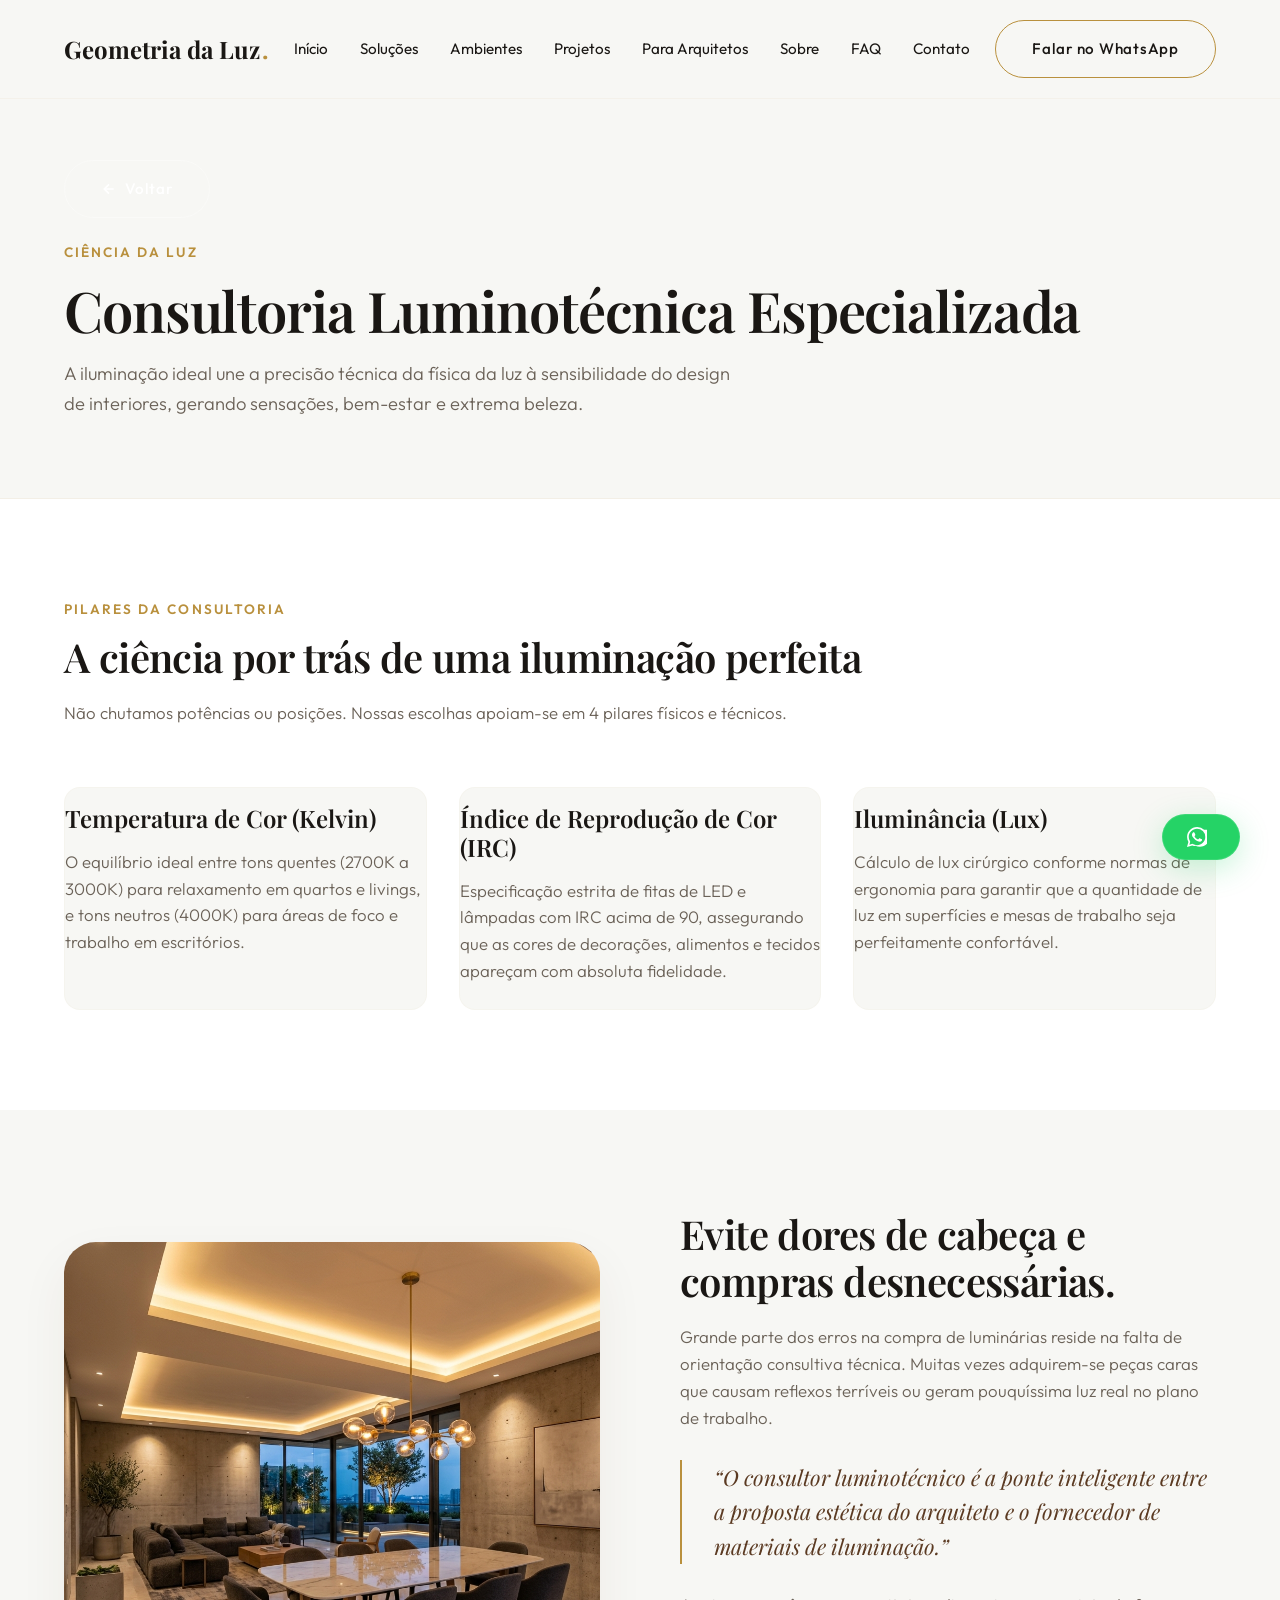
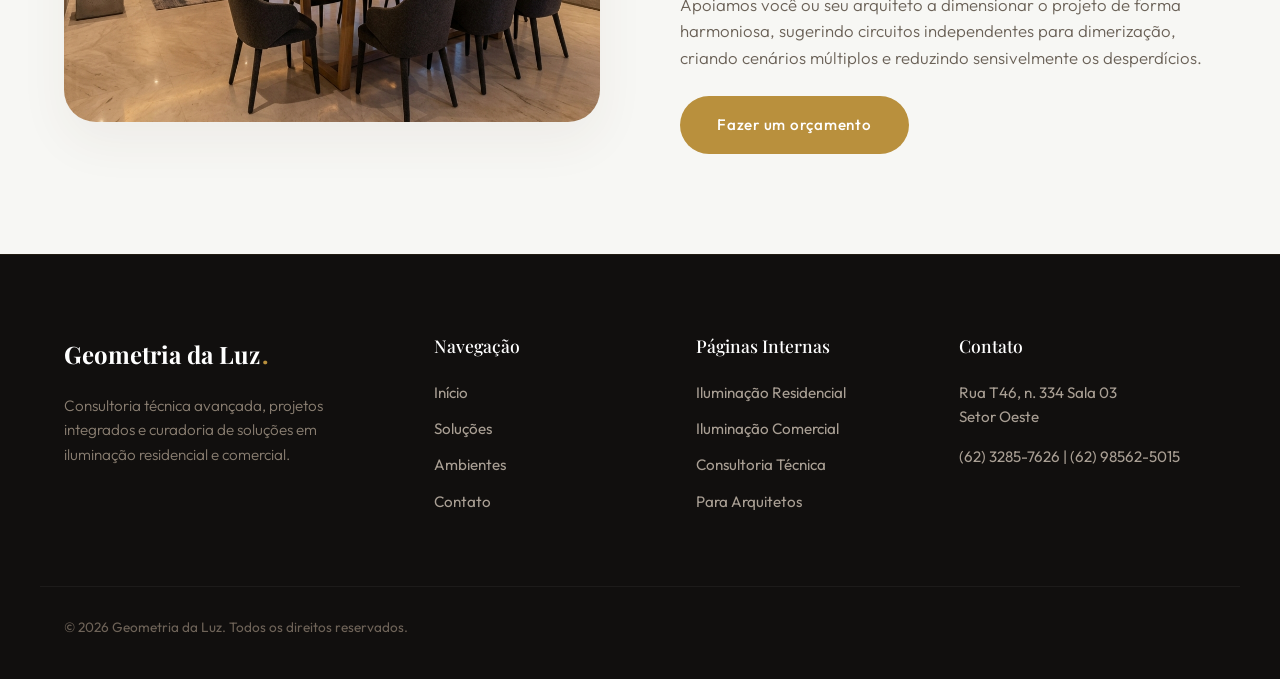
==== consultoria-luminotecnica.html @ baa1aec1 "Primeira versao do site" ====
﻿<!DOCTYPE html>
<html lang="pt-BR">
<head>
  <meta charset="UTF-8">
  <meta name="viewport" content="width=device-width, initial-scale=1.0">
  <title>Consultoria Luminotécnica para Projetos de Iluminação | Geometria da Luz</title>
  <meta name="description" content="Entenda os pilares da consultoria luminotécnica: escolha de temperatura de cor ideal (Kelvin), IRC, iluminância (Lux) e prevenção de ofuscamento visual.">
  <link rel="stylesheet" href="css/style.css?v=3.2">
  <link rel="icon" type="image/png" href="data:image/svg+xml,<svg xmlns=%22http://www.w3.org/2000/svg%22 viewBox=%220 0 100 100%22><text y=%22.9em%22 font-size=%2290%22 fill=%22%23B9903D%22>💡</text></svg>">
</head>
<body>

  <!-- Header -->
  <header>
    <div class="container">
      <a href="index.html" class="logo">
        Geometria da Luz<span class="logo-dot">.</span>
      </a>
      <nav aria-label="Navegação Principal">
        <ul class="nav-menu">
          <li><a href="index.html" class="nav-link">Início</a></li>
          <li><a href="index.html#solucoes" class="nav-link">Soluções</a></li>
          <li><a href="index.html#ambientes" class="nav-link">Ambientes</a></li>
          <li><a href="index.html#galeria" class="nav-link">Projetos</a></li>
          <li><a href="index.html#arquitetos" class="nav-link">Para Arquitetos</a></li>
          <li><a href="index.html#sobre" class="nav-link">Sobre</a></li>
          <li><a href="index.html#faq" class="nav-link">FAQ</a></li>
          <li><a href="contato.html" class="nav-link">Contato</a></li>
        </ul>
      </nav>
      <div class="header-actions">
        <a href="index.html#cta-final" class="btn btn-secondary btn-sm" id="headerCtaBtn">
          Falar no WhatsApp
        </a>
      </div>
    </div>
  </header>

  <main>
    <!-- Page Hero -->
    <section class="page-hero">
      <div class="container fade-in-up">
        <a href="index.html#solucoes" class="btn btn-outline btn-sm" style="margin-bottom: 24px; display: inline-flex; align-items: center; gap: 8px; border-color: rgba(255, 255, 255, 0.3); color: #fff;">
          <svg width="16" height="16" viewBox="0 0 24 24" fill="none" stroke="currentColor" stroke-width="2.5" style="transform: rotate(180deg);"><line x1="5" y1="12" x2="19" y2="12"></line><polyline points="12 5 19 12 12 19"></polyline></svg>
          Voltar
        </a>
        <br>
        <span class="section-subtitle">Ciência da Luz</span>
        <h1>Consultoria Luminotécnica Especializada</h1>
        <p>A iluminação ideal une a precisão técnica da física da luz à sensibilidade do design de interiores, gerando sensações, bem-estar e extrema beleza.</p>
      </div>
    </section>

    <!-- Technical Pillars Deep Dive -->
    <section class="solutions">
      <div class="container">
        <div class="section-header text-center fade-in-up">
          <span class="section-subtitle">Pilares da Consultoria</span>
          <h2>A ciência por trás de uma iluminação perfeita</h2>
          <p>Não chutamos potências ou posições. Nossas escolhas apoiam-se em 4 pilares físicos e técnicos.</p>
        </div>

        <div class="solutions-grid">
          <div class="solution-card fade-in-up">
            <h3>Temperatura de Cor (Kelvin)</h3>
            <p>O equilíbrio ideal entre tons quentes (2700K a 3000K) para relaxamento em quartos e livings, e tons neutros (4000K) para áreas de foco e trabalho em escritórios.</p>
          </div>
          <div class="solution-card fade-in-up">
            <h3>Índice de Reprodução de Cor (IRC)</h3>
            <p>Especificação estrita de fitas de LED e lâmpadas com IRC acima de 90, assegurando que as cores de decorações, alimentos e tecidos apareçam com absoluta fidelidade.</p>
          </div>
          <div class="solution-card fade-in-up">
            <h3>Iluminância (Lux)</h3>
            <p>Cálculo de lux cirúrgico conforme normas de ergonomia para garantir que a quantidade de luz em superfícies e mesas de trabalho seja perfeitamente confortável.</p>
          </div>
        </div>
      </div>
    </section>

    <!-- Detailed Content -->
    <section class="focus-section">
      <div class="container focus-grid">
        <div class="focus-image-wrapper fade-in-up">
          <img src="images/hero-bg.png" alt="Ambiente com iluminação técnica em spots e sancas discretas" class="focus-image">
        </div>
        <div class="focus-content fade-in-up">
          <h2>Evite dores de cabeça e compras desnecessárias.</h2>
          <p>
            Grande parte dos erros na compra de luminárias reside na falta de orientação consultiva técnica. Muitas vezes adquirem-se peças caras que causam reflexos terríveis ou geram pouquíssima luz real no plano de trabalho.
          </p>
          <div class="quote-box">
            <p>“O consultor luminotécnico é a ponte inteligente entre a proposta estética do arquiteto e o fornecedor de materiais de iluminação.”</p>
          </div>
          <p style="margin-bottom: 24px;">
            Apoiamos você ou seu arquiteto a dimensionar o projeto de forma harmoniosa, sugerindo circuitos independentes para dimerização, criando cenários múltiplos e reduzindo sensivelmente os desperdícios.
          </p>
          <a href="index.html#cta-final" class="btn btn-primary">Fazer um orçamento</a>
        </div>
      </div>
    </section>
  </main>

  <!-- Footer -->
  <footer>
    <div class="container footer-grid">
      <div class="footer-col footer-about">
        <a href="index.html" class="logo" style="color: var(--bg-white); margin-bottom: 20px;">
          Geometria da Luz<span class="logo-dot">.</span>
        </a>
        <p>Consultoria técnica avançada, projetos integrados e curadoria de soluções em iluminação residencial e comercial.</p>
      </div>

      <div class="footer-col">
        <h4>Navegação</h4>
        <ul class="footer-links">
          <li><a href="index.html">Início</a></li>
          <li><a href="index.html#solucoes">Soluções</a></li>
          <li><a href="index.html#ambientes">Ambientes</a></li>
          <li><a href="contato.html">Contato</a></li>
        </ul>
      </div>

      <div class="footer-col">
        <h4>Páginas Internas</h4>
        <ul class="footer-links">
          <li><a href="iluminacao-residencial.html">Iluminação Residencial</a></li>
          <li><a href="iluminacao-comercial.html">Iluminação Comercial</a></li>
          <li><a href="consultoria-luminotecnica.html">Consultoria Técnica</a></li>
          <li><a href="para-arquitetos.html">Para Arquitetos</a></li>
        </ul>
      </div>

      <div class="footer-col">
        <h4>Contato</h4>
        <ul class="footer-contact">
          <li><span>Rua T46, n. 334 Sala 03<br>Setor Oeste</span></li>
          <li><span><a href="tel:+556232857626" style="color: inherit; text-decoration: none;">(62) 3285-7626</a> | <a href="https://wa.me/5562985625015" target="_blank" rel="noopener" style="color: inherit; text-decoration: none;">(62) 98562-5015</a></span></li>
        </ul>
      </div>
    </div>
    <div class="container footer-bottom">
      <div class="copyright">&copy; 2026 Geometria da Luz. Todos os direitos reservados.</div>
    </div>
  </footer>

  <!-- Botão Flutuante -->
  <a href="https://wa.me/5562985625015?text=Olá! Vim pelo site e gostaria de saber mais sobre consultoria luminotécnica." class="whatsapp-float" target="_blank" rel="noopener">
    <svg width="20" height="20" viewBox="0 0 24 24" fill="none" stroke="currentColor" stroke-width="2" style="fill: white; stroke: none;"><path d="M20.52 3.449A11.895 11.895 0 0 0 12.002 0c-6.568 0-11.91 5.34-11.913 11.912 0 2.1.549 4.148 1.59 5.952L0 24l6.335-1.662c1.743.95 3.7.1 3.7.1a11.87 11.87 0 0 0 5.4 1.307h.005c6.567 0 11.91-5.34 11.913-11.912a11.862 11.862 0 0 0-3.486-8.43zM12.002 21.84a9.882 9.882 0 0 1-5.045-1.39l-.362-.215-3.753.985.999-3.66-.235-.375a9.882 9.882 0 0 1-1.517-5.273c.003-5.46 4.444-9.9 9.911-9.9 2.651.002 5.143 1.033 7.014 2.905a9.855 9.855 0 0 1 2.903 7.016c-.003 5.462-4.445 9.903-9.915 9.903zm5.432-7.416c-.297-.149-1.758-.867-2.03-.967-.273-.099-.471-.148-.669.149-.197.297-.767.966-.94 1.164-.173.199-.347.223-.644.075-.297-.15-1.255-.463-2.39-1.475-.883-.788-1.48-1.761-1.653-2.059-.173-.297-.018-.458.13-.606.134-.133.298-.347.446-.521.149-.174.198-.298.298-.497.099-.198.05-.372-.025-.521-.075-.149-.669-1.612-.916-2.207-.24-.579-.48-.5-.669-.51-.173-.008-.371-.01-.57-.01-.197 0-.52.074-.792.372-.272.297-1.04 1.016-1.04 2.479 0 1.462 1.065 2.875 1.213 3.074.149.198 2.096 3.2 5.077 4.487.709.306 1.262.489 1.694.625.712.227 1.36.195 1.871.118.571-.085 1.758-.719 2.006-1.413.248-.694.248-1.289.173-1.413-.074-.124-.272-.198-.57-.347z"/></svg>
  </a>

  <script src="js/main.js?v=3.2"></script>
</body>
</html>
---- css/style.css ----
﻿@import url('https://fonts.googleapis.com/css2?family=Outfit:wght@300;400;500;600;700&family=Playfair+Display:ital,wght@0,400;0,600;0,700;1,400&display=swap');

:root {
  /* Colors */
  --bg-primary: #F7F7F4;
  --bg-white: #FFFFFF;
  --text-primary: #1A1714;
  --text-secondary: #6B6258;
  --accent-gold: #B9903D;
  --accent-brown: #5B3A22;
  --soft-gold: #C99D5F;
  
  /* Fonts */
  --font-serif: 'Playfair Display', serif;
  --font-sans: 'Outfit', sans-serif;
  
  /* Animation / Transitions */
  --transition-smooth: all 0.4s cubic-bezier(0.16, 1, 0.3, 1);
  --transition-fast: all 0.2s ease;
  
  /* Elevation & Shadows */
  --shadow-subtle: 0 4px 20px rgba(26, 23, 20, 0.02);
  --shadow-premium: 0 20px 50px rgba(91, 58, 34, 0.06);
  --shadow-glass: 0 8px 32px 0 rgba(91, 58, 34, 0.03);
  
  /* Border Radius */
  --radius-sm: 8px;
  --radius-md: 16px;
  --radius-lg: 32px;
  --radius-full: 9999px;
  
  /* Spacing */
  --container-width: 1200px;
}

/* Reset */
*, *::before, *::after {
  box-sizing: border-box;
  margin: 0;
  padding: 0;
}

html {
  scroll-behavior: smooth;
  font-size: 16px;
  -webkit-font-smoothing: antialiased;
}

body {
  font-family: var(--font-sans);
  background-color: var(--bg-primary);
  color: var(--text-primary);
  line-height: 1.6;
  overflow-x: hidden;
}

/* Scrollbar */
::-webkit-scrollbar {
  width: 8px;
}
::-webkit-scrollbar-track {
  background: var(--bg-primary);
}
::-webkit-scrollbar-thumb {
  background: var(--accent-gold);
  border-radius: var(--radius-full);
}
::-webkit-scrollbar-thumb:hover {
  background: var(--accent-brown);
}

/* Structure & Containers */
.container {
  width: 100%;
  max-width: var(--container-width);
  margin: 0 auto;
  padding: 0 24px;
}

section {
  padding: 100px 0;
  position: relative;
}

@media (max-width: 768px) {
  section {
    padding: 60px 0;
  }
}

/* Typography */
h1, h2, h3, h4, h5, h6 {
  font-family: var(--font-serif);
  color: var(--text-primary);
  font-weight: 600;
  line-height: 1.2;
}

h1 {
  font-size: 3.5rem;
  letter-spacing: -0.02em;
}

h2 {
  font-size: 2.5rem !important;
  letter-spacing: -0.015em !important;
  margin-bottom: 20px !important;
  position: relative !important;
  line-height: 1.18 !important;
}

h3 {
  font-size: 1.5rem;
  margin-bottom: 12px;
}

p {
  color: var(--text-secondary);
  font-size: 1.05rem;
  font-weight: 300;
}

.text-center { text-align: center; }
.section-subtitle {
  font-family: var(--font-sans) !important;
  font-size: 0.85rem !important;
  text-transform: uppercase !important;
  letter-spacing: 0.15em !important;
  color: var(--accent-gold) !important;
  font-weight: 600 !important;
  margin-bottom: 12px !important;
  display: block !important;
}

@media (max-width: 992px) {
  h1 { font-size: 2.8rem; }
  h2 { font-size: 2.1rem !important; }
}

@media (max-width: 576px) {
  h1 { font-size: 2.2rem; }
  h2 { font-size: 1.85rem !important; line-height: 1.15 !important; }
}

/* Buttons */
.btn {
  display: inline-flex;
  align-items: center;
  justify-content: center;
  padding: 16px 36px;
  font-family: var(--font-sans);
  font-size: 0.95rem;
  font-weight: 500;
  letter-spacing: 0.05em;
  text-decoration: none;
  border-radius: var(--radius-full);
  transition: var(--transition-smooth);
  cursor: pointer;
  border: 1px solid transparent;
}

.btn-primary {
  background-color: var(--accent-gold);
  color: var(--bg-white);
}

.btn-primary:hover {
  background-color: var(--accent-brown);
  transform: translateY(-2px);
  box-shadow: 0 10px 20px rgba(91, 58, 34, 0.15);
}

.btn-secondary {
  background-color: transparent;
  color: var(--text-primary);
  border-color: var(--accent-gold);
}

.btn-secondary:hover {
  background-color: var(--accent-gold);
  color: var(--bg-white);
  transform: translateY(-2px);
}

.btn-outline {
  background-color: transparent;
  color: var(--accent-gold);
  border-color: var(--accent-gold);
}

.btn-outline:hover {
  background-color: rgba(185, 144, 61, 0.05);
  transform: translateY(-2px);
}

.btn-icon {
  margin-left: 8px;
  transition: var(--transition-fast);
}

.btn:hover .btn-icon {
  transform: translateX(4px);
}

/* Header & Navigation */
header {
  position: fixed;
  top: 0;
  left: 0;
  width: 100%;
  z-index: 1000;
  background-color: rgba(247, 247, 244, 0.95);
  transition: var(--transition-smooth);
  border-bottom: 1px solid rgba(185, 144, 61, 0.05);
}

header.scrolled {
  background-color: rgba(255, 255, 255, 0.85);
  backdrop-filter: blur(20px);
  -webkit-backdrop-filter: blur(20px);
  box-shadow: var(--shadow-glass);
  border-bottom: 1px solid rgba(185, 144, 61, 0.15);
  padding: 12px 0;
}

header .container {
  display: flex;
  justify-content: space-between;
  align-items: center;
  padding: 20px 24px;
  transition: var(--transition-smooth);
}

header.scrolled .container {
  padding: 8px 24px;
}

.logo {
  display: flex;
  align-items: center;
  text-decoration: none;
  font-family: var(--font-serif);
  font-size: 1.5rem;
  font-weight: 700;
  color: var(--text-primary);
}

.logo-dot {
  color: var(--accent-gold);
  margin-left: 2px;
}

.nav-menu {
  display: flex;
  list-style: none;
  gap: 32px;
  align-items: center;
}

.nav-link {
  text-decoration: none;
  color: var(--text-primary);
  font-size: 0.95rem;
  font-weight: 400;
  position: relative;
  padding: 4px 0;
  transition: var(--transition-fast);
}

.nav-link::after {
  content: '';
  position: absolute;
  bottom: 0;
  left: 0;
  width: 0;
  height: 1px;
  background-color: var(--accent-gold);
  transition: var(--transition-smooth);
}

.nav-link:hover::after,
.nav-link.active::after {
  width: 100%;
}

.nav-link:hover {
  color: var(--accent-gold);
}

.header-actions {
  display: flex;
  align-items: center;
  gap: 16px;
}

/* Hamburger Menu */
.hamburger {
  display: none;
  background: none;
  border: none;
  cursor: pointer;
  z-index: 1100;
  padding: 4px;
}

.hamburger span {
  display: block;
  width: 25px;
  height: 2px;
  margin: 5px 0;
  background-color: var(--text-primary);
  transition: var(--transition-smooth);
}

@media (max-width: 992px) {
  .hamburger {
    display: block;
  }
  
  .nav-menu {
    position: fixed;
    top: 0;
    right: -100%;
    width: 320px;
    height: 100vh;
    background-color: var(--bg-white);
    flex-direction: column;
    justify-content: center;
    align-items: flex-start;
    padding: 60px 40px;
    gap: 24px;
    box-shadow: -10px 0 30px rgba(26, 23, 20, 0.05);
    transition: var(--transition-smooth);
    z-index: 1050;
  }
  
  .nav-menu.active {
    right: 0;
  }
  
  .hamburger.active span:nth-child(1) {
    transform: rotate(45deg) translate(5px, 5px);
  }
  
  .hamburger.active span:nth-child(2) {
    opacity: 0;
  }
  
  .hamburger.active span:nth-child(3) {
    transform: rotate(-45deg) translate(5px, -5px);
  }

  .header-actions .btn {
    display: none; /* Hide top button on smaller screens, rely on mobile menu or floating button */
  }
}

/* Hero Section */
.hero {
  min-height: 100vh;
  display: flex;
  align-items: center;
  padding-top: 120px;
  background-color: var(--bg-primary);
  position: relative;
}

.hero::after {
  content: '';
  position: absolute;
  top: 0;
  right: 0;
  bottom: 0;
  left: 0;
  background: radial-gradient(circle at 70% 30%, rgba(201, 157, 95, 0.03) 0%, transparent 60%);
  pointer-events: none;
}

.hero-grid {
  display: grid;
  grid-template-columns: 1fr 1fr;
  gap: 60px;
  align-items: center;
}

.hero-content {
  z-index: 2;
}

.hero h1 {
  line-height: 1.15;
  margin-bottom: 24px;
}

.hero .lead {
  font-size: 1.25rem;
  font-weight: 300;
  line-height: 1.5;
  margin-bottom: 16px;
  color: var(--text-primary);
}

.hero .description {
  font-size: 1.05rem;
  margin-bottom: 24px;
  color: var(--text-secondary);
}

.hero-btns {
  display: flex;
  gap: 16px;
  margin-bottom: 40px;
  flex-wrap: wrap;
}

.hero-badges {
  display: flex;
  gap: 24px;
  flex-wrap: wrap;
  border-top: 1px solid rgba(185, 144, 61, 0.15);
  padding-top: 24px;
}

.hero-badge {
  display: flex;
  align-items: center;
  font-size: 0.85rem;
  font-weight: 500;
  color: var(--text-secondary);
}

.hero-badge svg {
  margin-right: 8px;
  color: var(--accent-gold);
}

.hero-image-wrapper {
  position: relative;
  height: 580px;
  border-radius: var(--radius-lg);
  overflow: hidden;
  box-shadow: var(--shadow-premium);
}

.hero-image {
  width: 100%;
  height: 100%;
  object-fit: cover;
  transition: var(--transition-smooth);
}

.hero-image-wrapper:hover .hero-image {
  transform: scale(1.03);
}

.hero-image-overlay {
  position: absolute;
  top: 0;
  left: 0;
  width: 100%;
  height: 100%;
  background: linear-gradient(to top, rgba(26, 23, 20, 0.25) 0%, transparent 50%);
  pointer-events: none;
}

@media (max-width: 992px) {
  .hero {
    padding-top: 100px;
    min-height: auto;
    padding-bottom: 80px;
  }
  
  .hero-grid {
    grid-template-columns: 1fr;
    gap: 48px;
  }
  
  .hero-image-wrapper {
    height: 400px;
  }
}

/* Pain Points / Problem Section */
.pain-points {
  background-color: var(--bg-white);
}

.section-header {
  max-width: 800px !important;
  margin: 0 0 60px 0 !important;
  text-align: left !important;
}

.pain-grid {
  display: grid;
  grid-template-columns: repeat(auto-fit, minmax(260px, 1fr));
  gap: 32px;
}

.pain-card {
  background-color: var(--bg-primary);
  padding: 40px;
  border-radius: var(--radius-md);
  transition: var(--transition-smooth);
  border: 1px solid rgba(185, 144, 61, 0.04);
}

.pain-card:hover {
  transform: translateY(-5px);
  background-color: var(--bg-white);
  box-shadow: var(--shadow-premium);
  border-color: rgba(185, 144, 61, 0.15);
}

.pain-icon-box {
  width: 48px;
  height: 48px;
  background-color: rgba(185, 144, 61, 0.08);
  border-radius: 50%;
  display: flex;
  align-items: center;
  justify-content: center;
  color: var(--accent-gold);
  margin-bottom: 24px;
  transition: var(--transition-fast);
}

.pain-card:hover .pain-icon-box {
  background-color: var(--accent-gold);
  color: var(--bg-white);
}

/* Posicionamento / Focus Section */
.focus-section {
  background-color: var(--bg-primary);
}

.focus-grid {
  display: grid;
  grid-template-columns: 1fr 1fr;
  gap: 80px;
  align-items: center;
}

.focus-image-wrapper {
  border-radius: var(--radius-lg);
  overflow: hidden;
  box-shadow: var(--shadow-premium);
  height: 480px;
}

.focus-image {
  width: 100%;
  height: 100%;
  object-fit: cover;
}

.quote-box {
  position: relative;
  padding-left: 32px;
  border-left: 2px solid var(--accent-gold);
  margin: 28px 0;
}

.quote-box p {
  font-family: var(--font-serif);
  font-size: 1.35rem;
  color: var(--accent-brown);
  font-style: italic;
}

@media (max-width: 992px) {
  .focus-grid {
    grid-template-columns: 1fr;
    gap: 40px;
  }
  .focus-image-wrapper {
    height: 320px;
    order: 2;
  }
}

/* Solutions Section */
.solutions {
  background-color: var(--bg-white);
}

.solutions-grid {
  display: grid;
  grid-template-columns: repeat(auto-fit, minmax(320px, 1fr));
  gap: 32px;
}

.solution-card {
  background-color: var(--bg-primary);
  padding: 0;
  overflow: hidden;
  border-radius: var(--radius-md);
  transition: var(--transition-smooth);
  display: flex;
  flex-direction: column;
  height: 100%;
  border: 1px solid rgba(185, 144, 61, 0.03);
}

.solution-card:hover {
  transform: translateY(-8px);
  background-color: var(--bg-white);
  box-shadow: var(--shadow-premium);
  border-color: rgba(185, 144, 61, 0.15);
}

.solution-card h3 {
  margin-top: 16px;
  margin-bottom: 16px;
}

.solution-card p {
  flex-grow: 1;
  margin-bottom: 24px;
}

.solution-link {
  font-size: 0.9rem;
  font-weight: 600;
  text-transform: uppercase;
  letter-spacing: 0.1em;
  color: var(--accent-gold);
  text-decoration: none;
  display: inline-flex;
  align-items: center;
  transition: var(--transition-fast);
}

.solution-link svg {
  margin-left: 8px;
  transition: var(--transition-fast);
}

.solution-card:hover .solution-link {
  color: var(--accent-brown);
}

.solution-card:hover .solution-link svg {
  transform: translateX(4px);
}

/* Target Audience / "Para Quem É" Section */
.target-audience {
  background-color: var(--bg-primary);
}

.audience-grid {
  display: grid;
  grid-template-columns: 1fr 1.2fr;
  gap: 60px;
  align-items: center;
}

.checklist {
  list-style: none;
  display: grid;
  grid-template-columns: 1fr 1fr;
  gap: 20px 32px;
}

.checklist-item {
  display: flex;
  align-items: flex-start;
  font-size: 1.05rem;
  color: var(--text-primary);
  font-weight: 400;
}

.checklist-icon {
  color: var(--accent-gold);
  margin-right: 12px;
  flex-shrink: 0;
  margin-top: 4px;
}

@media (max-width: 768px) {
  .audience-grid {
    grid-template-columns: 1fr;
    gap: 40px;
  }
  .checklist {
    grid-template-columns: 1fr;
    gap: 16px;
  }
}

/* Benefits Section */
.benefits {
  background-color: var(--bg-white);
}

.benefits-grid {
  display: grid;
  grid-template-columns: repeat(auto-fit, minmax(320px, 1fr));
  gap: 32px;
}

.benefit-card {
  padding: 32px 0;
  border-bottom: 1px solid rgba(185, 144, 61, 0.15);
  display: flex;
  gap: 24px;
}

.benefit-num {
  font-family: var(--font-serif);
  font-size: 2rem;
  color: var(--accent-gold);
  opacity: 0.6;
  font-weight: 700;
  line-height: 1;
}

.benefit-content h3 {
  font-size: 1.35rem;
  margin-bottom: 8px;
}

/* Environments / Ambientes Section */
.environments {
  background-color: var(--bg-primary);
}

.tab-nav {
  display: flex;
  justify-content: center;
  gap: 24px;
  margin-bottom: 48px;
}

.tab-btn {
  background: none;
  border: none;
  font-family: var(--font-sans);
  font-size: 1.1rem;
  font-weight: 500;
  color: var(--text-secondary);
  padding: 10px 24px;
  cursor: pointer;
  transition: var(--transition-smooth);
  position: relative;
}

.tab-btn::after {
  content: '';
  position: absolute;
  bottom: 0;
  left: 50%;
  width: 0;
  height: 2px;
  background-color: var(--accent-gold);
  transition: var(--transition-smooth);
  transform: translateX(-50%);
}

.tab-btn.active {
  color: var(--text-primary);
}

.tab-btn.active::after {
  width: 100%;
}

.tab-pane {
  display: none;
  animation: fadeIn 0.6s ease;
}

.tab-pane.active {
  display: block;
}

.env-list {
  display: grid;
  grid-template-columns: repeat(auto-fill, minmax(220px, 1fr));
  gap: 20px;
}

.env-item {
  background-color: var(--bg-white);
  padding: 24px;
  border-radius: var(--radius-sm);
  text-align: center;
  font-weight: 500;
  box-shadow: var(--shadow-subtle);
  border: 1px solid rgba(185, 144, 61, 0.02);
  transition: var(--transition-smooth);
  cursor: pointer;
}

.env-item:hover {
  transform: translateY(-3px);
  box-shadow: var(--shadow-premium);
  border-color: rgba(185, 144, 61, 0.1);
  color: var(--accent-gold);
}

/* Process Section */
.process {
  background-color: var(--bg-white);
}

.process-steps {
  display: grid;
  grid-template-columns: repeat(auto-fit, minmax(240px, 1fr));
  gap: 40px;
  position: relative;
}

.process-step {
  position: relative;
  text-align: center;
  padding: 0 16px;
}

.step-num-box {
  width: 72px;
  height: 72px;
  background-color: var(--bg-primary);
  border-radius: 50%;
  display: flex;
  align-items: center;
  justify-content: center;
  margin: 0 auto 24px auto;
  font-family: var(--font-serif);
  font-size: 1.75rem;
  font-weight: 700;
  color: var(--accent-gold);
  border: 1px solid rgba(185, 144, 61, 0.1);
  transition: var(--transition-smooth);
}

.process-step:hover .step-num-box {
  background-color: var(--accent-gold);
  color: var(--bg-white);
  transform: scale(1.05);
}

.process-step h3 {
  font-size: 1.25rem;
  margin-bottom: 12px;
}

/* Gallery Section */
.gallery {
  background-color: var(--bg-primary);
}

.gallery-grid {
  display: grid;
  grid-template-columns: repeat(auto-fill, minmax(360px, 1fr));
  gap: 32px;
}

.gallery-item {
  position: relative;
  border-radius: var(--radius-md);
  overflow: hidden;
  height: 380px;
  box-shadow: var(--shadow-subtle);
  group: true;
}

.gallery-img {
  width: 100%;
  height: 100%;
  object-fit: cover;
  transition: var(--transition-smooth);
}

.gallery-overlay {
  position: absolute;
  bottom: 0;
  left: 0;
  width: 100%;
  height: 100%;
  background: linear-gradient(to top, rgba(26, 23, 20, 0.85) 0%, rgba(26, 23, 20, 0.1) 60%, transparent 100%);
  display: flex;
  flex-direction: column;
  justify-content: flex-end;
  padding: 32px;
  opacity: 0.9;
  transition: var(--transition-smooth);
}

.gallery-title {
  color: var(--bg-white);
  font-size: 1.35rem;
  margin-bottom: 6px;
  transform: translateY(10px);
  transition: var(--transition-smooth);
}

.gallery-tag {
  color: var(--accent-gold);
  font-size: 0.8rem;
  text-transform: uppercase;
  letter-spacing: 0.1em;
  font-weight: 600;
  transform: translateY(10px);
  transition: var(--transition-smooth);
}

.gallery-item:hover .gallery-img {
  transform: scale(1.05);
}

.gallery-item:hover .gallery-title,
.gallery-item:hover .gallery-tag {
  transform: translateY(0);
}

@media (max-width: 576px) {
  .gallery-grid {
    grid-template-columns: 1fr;
  }
  .gallery-item {
    height: 300px;
  }
}

/* Architects Partnership Section */
.architects-sec {
  background-color: var(--bg-white);
}

.arch-grid {
  display: grid;
  grid-template-columns: 1fr 1fr;
  gap: 80px;
  align-items: center;
}

.arch-image-wrapper {
  border-radius: var(--radius-lg);
  overflow: hidden;
  height: 520px;
  box-shadow: var(--shadow-premium);
}

.arch-image {
  width: 100%;
  height: 100%;
  object-fit: cover;
}

.arch-list {
  list-style: none;
  margin: 32px 0;
  display: flex;
  flex-direction: column;
  gap: 16px;
}

.arch-item {
  display: flex;
  align-items: center;
  font-size: 1.05rem;
}

.arch-item svg {
  color: var(--accent-gold);
  margin-right: 16px;
}

@media (max-width: 992px) {
  .arch-grid {
    grid-template-columns: 1fr;
    gap: 40px;
  }
  .arch-image-wrapper {
    height: 320px;
  }
}

/* About Us Section */
.about-us {
  background-color: var(--bg-primary);
}

.about-content {
  max-width: 800px !important;
  margin: 0 0 !important;
  text-align: left !important;
}

.about-text {
  font-size: 1.05rem;
  font-weight: 300;
  line-height: 1.6;
  color: var(--text-secondary);
  margin-bottom: 24px;
}

/* FAQ / Accordion Section */
.faq {
  background-color: var(--bg-white);
}

.faq-list {
  max-width: 800px;
  margin: 0 auto;
}

.faq-item {
  background-color: var(--bg-primary);
  border-radius: var(--radius-sm);
  margin-bottom: 16px;
  border: 1px solid rgba(185, 144, 61, 0.05);
  overflow: hidden;
  transition: var(--transition-smooth);
}

.faq-trigger {
  width: 100%;
  display: flex;
  justify-content: space-between;
  align-items: center;
  padding: 24px 32px;
  background: none;
  border: none;
  text-align: left;
  font-family: var(--font-sans);
  font-size: 1.15rem;
  font-weight: 500;
  color: var(--text-primary);
  cursor: pointer;
  transition: var(--transition-fast);
}

.faq-trigger:hover {
  color: var(--accent-gold);
}

.faq-icon {
  color: var(--accent-gold);
  transition: var(--transition-smooth);
}

.faq-content {
  max-height: 0;
  overflow: hidden;
  transition: var(--transition-smooth);
}

.faq-content-inner {
  padding: 0 32px 24px 32px;
}

.faq-item.active {
  border-color: rgba(185, 144, 61, 0.2);
  box-shadow: var(--shadow-subtle);
  background-color: var(--bg-white);
}

.faq-item.active .faq-icon {
  transform: rotate(180deg);
}

.faq-item.active .faq-content {
  max-height: 200px; /* Adjust if needed */
}

/* CTA Final Section */
.cta-final {
  background-color: var(--bg-primary);
  text-align: center;
  position: relative;
  overflow: hidden;
  font-family: var(--font-sans);
}

.cta-final::before {
  content: '';
  position: absolute;
  top: 50%;
  left: 50%;
  width: 600px;
  height: 600px;
  background: radial-gradient(circle, rgba(201, 157, 95, 0.04) 0%, transparent 70%);
  transform: translate(-50%, -50%);
  pointer-events: none;
}

.cta-box {
  max-width: 720px !important;
  margin: 0 0 !important;
  text-align: left !important;
}

.cta-box .hero-btns {
  justify-content: flex-start !important;
}

.cta-box h2 {
  font-family: var(--font-serif);
  font-size: 2.5rem;
  font-weight: 600;
  line-height: 1.25;
  color: var(--text-primary);
  margin-bottom: 20px;
}

.cta-box p {
  font-family: var(--font-sans);
  font-size: 1.05rem;
  font-weight: 300;
  line-height: 1.6;
  color: var(--text-secondary);
  margin-bottom: 40px;
}

/* Footer styling */
footer {
  background-color: #110F0E;
  color: #A99F94;
  padding: 80px 0 40px 0;
  border-top: 1px solid rgba(185, 144, 61, 0.1);
  font-size: 0.95rem;
}

footer a {
  color: #A99F94;
  text-decoration: none;
  transition: var(--transition-fast);
}

footer a:hover {
  color: var(--accent-gold);
}

.footer-grid {
  display: grid;
  grid-template-columns: 1.5fr 1fr 1fr 1.2fr;
  gap: 48px;
  margin-bottom: 60px;
}

.footer-col h4 {
  color: var(--bg-white);
  font-size: 1.1rem;
  margin-bottom: 24px;
  position: relative;
  font-weight: 500;
}

.footer-about p {
  color: #8C8073;
  margin-bottom: 24px;
  font-size: 0.95rem;
}

.footer-links {
  list-style: none;
}

.footer-links li {
  margin-bottom: 12px;
}

.footer-contact li {
  margin-bottom: 16px;
  display: flex;
  align-items: flex-start;
}

.footer-contact svg {
  margin-right: 12px;
  color: var(--accent-gold);
  flex-shrink: 0;
  margin-top: 4px;
}

.social-links {
  display: flex;
  gap: 16px;
}

.social-btn {
  width: 40px;
  height: 40px;
  background-color: rgba(255, 255, 255, 0.03);
  border-radius: 50%;
  display: flex;
  align-items: center;
  justify-content: center;
  transition: var(--transition-fast);
  border: 1px solid rgba(255, 255, 255, 0.05);
  color: var(--bg-white) !important;
}

.social-btn:hover {
  background-color: var(--accent-gold);
  border-color: var(--accent-gold);
  transform: translateY(-2px);
}

.footer-bottom {
  border-top: 1px solid rgba(255, 255, 255, 0.05);
  padding-top: 30px;
  display: flex;
  justify-content: space-between;
  align-items: center;
  flex-wrap: wrap;
  gap: 20px;
}

.copyright {
  font-size: 0.85rem;
  color: #6E6358;
}

.footer-legal {
  display: flex;
  gap: 24px;
  font-size: 0.85rem;
}

@media (max-width: 992px) {
  .footer-grid {
    grid-template-columns: repeat(2, 1fr) !important;
    gap: 40px 24px !important;
  }
  
  .footer-about {
    grid-column: span 2 !important;
  }
  
  .footer-grid > .footer-col:nth-child(2) {
    grid-column: span 1 !important;
  }
  
  .footer-grid > .footer-col:nth-child(3) {
    grid-column: span 1 !important;
  }
  
  .footer-grid > .footer-col:nth-child(4) {
    grid-column: span 2 !important;
    margin-top: 10px;
  }

  /* Metodologia 2x2 no Tablet e Mobile */
  .process-steps {
    grid-template-columns: repeat(2, 1fr) !important;
    gap: 40px 20px !important;
  }
  
  .process-step {
    padding: 0 8px !important;
  }

  /* Botão Flutuante do WhatsApp elevado no Mobile/Tablet para não cobrir os links do rodapé */
  .whatsapp-float {
    bottom: 30px;
  }
}

@media (max-width: 576px) {
  .footer-bottom {
    flex-direction: column !important;
    text-align: center !important;
  }

  /* Metodologia Otimizada no Mobile */
  .process-steps {
    gap: 30px 12px !important;
  }
  
  .step-num-box {
    width: 56px !important;
    height: 56px !important;
    font-size: 1.35rem !important;
    margin-bottom: 12px !important;
  }
  
  .process-step h3 {
    font-size: 1.05rem !important;
    margin-bottom: 6px !important;
  }
  
  .process-step p {
    font-size: 0.82rem !important;
    line-height: 1.35 !important;
  }
}

/* WhatsApp Floating Button */
.whatsapp-float {
  position: fixed;
  bottom: 40px;
  right: 40px;
  background-color: #25D366;
  color: var(--bg-white);
  padding: 12px 24px;
  border-radius: var(--radius-full);
  display: flex;
  align-items: center;
  text-decoration: none;
  font-weight: 500;
  box-shadow: 0 8px 30px rgba(37, 211, 102, 0.25);
  z-index: 999;
  transition: var(--transition-smooth);
  border: 1px solid rgba(255, 255, 255, 0.1);
  animation: whatsapp-breath 2.5s infinite ease-in-out;
}

/* Outbound ripple effect using ::before pseudo-element */
.whatsapp-float::before {
  content: '';
  position: absolute;
  top: -4px;
  left: -4px;
  right: -4px;
  bottom: -4px;
  border: 2px solid #25D366;
  border-radius: var(--radius-full);
  opacity: 0;
  animation: whatsapp-ripple 2.5s infinite ease-in-out;
  pointer-events: none;
}

.whatsapp-float svg {
  margin-right: 8px;
}

.whatsapp-float:hover {
  background-color: #128C7E;
  animation-play-state: paused;
  transform: translateY(-3px) scale(1.05);
  box-shadow: 0 12px 40px rgba(37, 211, 102, 0.35);
}

@media (max-width: 576px) {
  .whatsapp-float {
    bottom: 24px;
    right: 24px;
    padding: 12px;
  }
  .whatsapp-float span {
    display: none;
  }
  .whatsapp-float svg {
    margin-right: 0;
  }
}

/* Premium Breathing Animations for WhatsApp */
@keyframes whatsapp-breath {
  0%, 100% {
    transform: scale(1);
    box-shadow: 0 8px 30px rgba(37, 211, 102, 0.25);
  }
  50% {
    transform: scale(1.05);
    box-shadow: 0 12px 40px rgba(37, 211, 102, 0.45);
  }
}

@keyframes whatsapp-ripple {
  0% {
    transform: scale(0.95);
    opacity: 0.8;
  }
  50% {
    transform: scale(1.1);
    opacity: 0;
  }
  100% {
    transform: scale(0.95);
    opacity: 0;
  }
}

/* Animations */
@keyframes fadeIn {
  from { opacity: 0; }
  to { opacity: 1; }
}

/* Entrance Animation Classes for Intersection Observer */
.fade-in-up {
  opacity: 0;
  transform: translateY(30px);
  transition: opacity 0.8s cubic-bezier(0.16, 1, 0.3, 1), transform 0.8s cubic-bezier(0.16, 1, 0.3, 1);
}

.fade-in-up.appear {
  opacity: 1;
  transform: translateY(0);
}

/* Specific Internal Page Styling */
.page-hero {
  padding: 160px 0 80px 0;
  background-color: var(--bg-primary);
  border-bottom: 1px solid rgba(185, 144, 61, 0.08);
}

.page-hero h1 {
  margin-bottom: 16px;
}

.page-hero p {
  max-width: 680px;
  font-size: 1.15rem;
}

/* Forms (Contact Page) */
.contact-grid {
  display: grid;
  grid-template-columns: 1fr 1.5fr;
  gap: 80px;
}

.info-cards {
  display: flex;
  flex-direction: column;
  gap: 32px;
}

.info-card {
  background-color: var(--bg-white);
  padding: 32px;
  border-radius: var(--radius-md);
  box-shadow: var(--shadow-subtle);
  border: 1px solid rgba(185, 144, 61, 0.02);
  display: flex;
  gap: 20px;
}

.info-card-icon {
  width: 48px;
  height: 48px;
  background-color: rgba(185, 144, 61, 0.08);
  border-radius: 50%;
  display: flex;
  align-items: center;
  justify-content: center;
  color: var(--accent-gold);
  flex-shrink: 0;
}

.info-card-content h3 {
  font-size: 1.15rem;
  margin-bottom: 6px;
}

.info-card-content p, .info-card-content a {
  font-size: 0.95rem;
  color: var(--text-secondary);
  text-decoration: none;
}

.contact-form-wrapper {
  background-color: var(--bg-white);
  padding: 48px;
  border-radius: var(--radius-lg);
  box-shadow: var(--shadow-premium);
  border: 1px solid rgba(185, 144, 61, 0.02);
}

.form-group {
  margin-bottom: 24px;
}

.form-label {
  display: block;
  font-size: 0.9rem;
  font-weight: 500;
  margin-bottom: 8px;
  color: var(--text-primary);
}

.form-control {
  width: 100%;
  padding: 16px 20px;
  border: 1px solid rgba(91, 58, 34, 0.15);
  background-color: var(--bg-primary);
  border-radius: var(--radius-sm);
  font-family: var(--font-sans);
  font-size: 0.95rem;
  color: var(--text-primary);
  transition: var(--transition-fast);
}

.form-control:focus {
  outline: none;
  border-color: var(--accent-gold);
  background-color: var(--bg-white);
  box-shadow: 0 0 0 4px rgba(185, 144, 61, 0.08);
}

textarea.form-control {
  height: 150px;
  resize: vertical;
}

.form-feedback {
  margin-top: 16px;
  padding: 16px;
  border-radius: var(--radius-sm);
  display: none;
  font-weight: 500;
  text-align: center;
}

.form-feedback.success {
  display: block;
  background-color: rgba(37, 211, 102, 0.1);
  color: #128C7E;
}

@media (max-width: 992px) {
  .contact-grid {
    grid-template-columns: 1fr;
    gap: 48px;
  }
}

/* ==========================================================================
   OTIMIZAÇÕES DE FEEDBACK DO USUÁRIO: MOBILE E INTEGRAÇÃO DE IMAGENS
   ========================================================================== */

/* 1. Otimização do Hero no Mobile */
@media (max-width: 768px) {
  .hero {
    padding-top: 100px;
    padding-bottom: 40px;
    min-height: auto;
  }
  .hero-content {
    text-align: center;
  }
  .hero-content .section-subtitle {
    margin-bottom: 12px;
  }
  .hero h1 {
    font-size: 2.2rem;
    margin-bottom: 16px;
    line-height: 1.2;
  }
  .hero .lead {
    font-size: 1.15rem;
    margin-bottom: 24px;
  }
  .hero .description {
    display: none !important; /* Remove texto excessivo na primeira dobra */
  }
  .hero-btns {
    justify-content: center;
    margin-bottom: 0px;
  }
  .hero-badges {
    display: none !important; /* Remove badges redundantes no mobile */
  }
  .hero-image-wrapper {
    height: 300px;
    margin-top: 20px;
  }
}

/* 2. Grid de Conteúdo com Imagem nas Abas de Ambientes */
.tab-content-grid {
  display: grid;
  grid-template-columns: 1.2fr 1fr;
  gap: 40px;
  align-items: stretch;
}

.tab-image-wrapper {
  position: relative;
  border-radius: var(--radius-md);
  overflow: hidden;
  box-shadow: var(--shadow-premium);
  min-height: 380px;
  height: 100%;
}

.tab-image {
  width: 100%;
  height: 100%;
  object-fit: cover;
  transition: var(--transition-smooth);
}

.tab-image-wrapper:hover .tab-image {
  transform: scale(1.03);
}

.tab-image-caption {
  position: absolute;
  bottom: 0;
  left: 0;
  width: 100%;
  background: linear-gradient(to top, rgba(26, 23, 20, 0.85) 0%, rgba(26, 23, 20, 0.4) 70%, transparent 100%);
  padding: 24px;
  color: var(--bg-white);
  font-family: var(--font-serif);
  font-size: 1.25rem;
  font-weight: 500;
  text-shadow: 0 2px 4px rgba(0, 0, 0, 0.2);
}

@media (max-width: 992px) {
  .tab-content-grid {
    grid-template-columns: 1fr;
    gap: 30px;
  }
  .tab-image-wrapper {
    min-height: 300px;
    height: 300px;
  }
}


/* ==========================================================================
   VISUAL REDESIGN OTIMIZADO PARA MOBILE E REDUÃ‡ÃƒO DE DENSIDADE (FEEDBACK)
   ========================================================================== */

/* 1. Estilos Completos para Cards de Soluções com Fotos Premium (Seção 5) */
.sol-card-img-wrapper {
  position: relative;
  height: 220px;
  width: 100%;
  overflow: hidden;
  background-color: #110F0E;
}

.sol-card-img {
  width: 100%;
  height: 100%;
  object-fit: cover;
  transition: var(--transition-smooth);
  opacity: 0.85;
}

.solution-card:hover .sol-card-img {
  transform: scale(1.05);
  opacity: 1;
}

.sol-card-badge {
  position: absolute;
  top: 20px;
  right: 20px;
  background-color: rgba(26, 23, 20, 0.85);
  color: var(--accent-gold);
  border: 1px solid rgba(185, 144, 61, 0.4);
  backdrop-filter: blur(10px);
  -webkit-backdrop-filter: blur(10px);
  width: 42px;
  height: 42px;
  border-radius: 50%;
  display: flex;
  align-items: center;
  justify-content: center;
  font-family: var(--font-serif);
  font-size: 1.05rem;
  font-weight: 700;
  z-index: 2;
  box-shadow: 0 4px 15px rgba(0, 0, 0, 0.15);
}

.sol-card-content {
  padding: 36px 32px 32px 32px;
  display: flex;
  flex-direction: column;
  flex-grow: 1;
}

/* 2. Grid Bilateral com Banner Visual Lateral para BenefÃ­cios (Seção 7) */
.benefits-layout-wrapper {
  display: grid;
  grid-template-columns: 1fr 1.2fr;
  gap: 50px;
  align-items: center;
}

.benefits-visual {
  height: 100%;
  display: flex;
  align-items: center;
}

.benefits-img-wrapper {
  position: relative;
  border-radius: var(--radius-lg);
  overflow: hidden;
  box-shadow: var(--shadow-premium);
  height: 520px;
  width: 100%;
  border: 1px solid rgba(185, 144, 61, 0.08);
}

.benefits-img {
  width: 100%;
  height: 100%;
  object-fit: cover;
  transition: var(--transition-smooth);
}

.benefits-img-wrapper:hover .benefits-img {
  transform: scale(1.02);
}

.benefits-overlay-text {
  position: absolute;
  bottom: 0;
  left: 0;
  width: 100%;
  background: linear-gradient(to top, rgba(26, 23, 20, 0.92) 0%, rgba(26, 23, 20, 0.4) 75%, transparent 100%);
  padding: 40px;
  color: var(--bg-white);
  z-index: 2;
}

.benefits-overlay-text .logo-dot {
  font-size: 1.5rem;
  display: inline-block;
  margin-bottom: 12px;
}

.benefits-overlay-text p {
  color: rgba(255, 255, 255, 0.9);
  font-family: var(--font-serif);
  font-size: 1.3rem;
  font-style: italic;
  line-height: 1.45;
  font-weight: 400;
}

.benefits-grid {
  display: grid;
  grid-template-columns: 1fr;
  gap: 12px;
}

.benefit-card {
  padding: 20px 0;
  border-bottom: 1px solid rgba(185, 144, 61, 0.1);
  display: flex;
  gap: 20px;
}

.benefit-card:last-child {
  border-bottom: none;
}

/* 3. Overrides de Responsividade e Visual Mobile Exclusivos (Telas < 768px) */
@media (max-width: 768px) {
    /* Seção 3: Grid Vertical de Dores */
  .pain-grid {
    display: grid !important;
    grid-template-columns: 1fr !important;
    gap: 20px !important;
    padding: 0 !important;
    margin: 0 !important;
  }
  
  .pain-card {
    width: 100% !important;
    padding: 32px 24px !important;
    background-color: var(--bg-white) !important;
    box-shadow: var(--shadow-premium) !important;
    border: 1px solid rgba(185, 144, 61, 0.1) !important;
  }
  
    /* Seção 5: Grid de Serviços 2x3 no Mobile */
  .solutions-grid {
    display: grid !important;
    grid-template-columns: repeat(2, 1fr) !important;
    gap: 12px !important;
    padding: 0 !important;
    margin: 0 !important;
  }
  
  .solution-card {
    width: 100% !important;
    background-color: var(--bg-white) !important;
    box-shadow: var(--shadow-premium) !important;
  }
  
  .sol-card-img-wrapper {
    height: 110px !important;
  }

  .sol-card-badge {
    width: 30px !important;
    height: 30px !important;
    top: 10px !important;
    right: 10px !important;
    font-size: 0.85rem !important;
  }
  
  .sol-card-content {
    padding: 16px 12px !important;
  }

  .solution-card h3 {
    font-size: 1.05rem !important;
    margin-top: 0 !important;
    margin-bottom: 8px !important;
    line-height: 1.25 !important;
  }

  .solution-card p {
    font-size: 0.82rem !important;
    line-height: 1.35 !important;
    margin-bottom: 12px !important;
  }

  .solution-link {
    font-size: 0.78rem !important;
  }
  
  /* Seção 7: Banner Lateral e Compactação no Mobile */
  .benefits-layout-wrapper {
    grid-template-columns: 1fr !important;
    gap: 30px !important;
  }
  
  .benefits-img-wrapper {
    height: 250px !important;
  }
  
  .benefits-overlay-text {
    padding: 20px !important;
  }
  
  .benefits-overlay-text p {
    font-size: 1.1rem !important;
  }
  
  /* Seção 8: Redesenho para Nuvem de Tags e Imagem no Topo */
  .tab-content-grid {
    display: flex !important;
    flex-direction: column !important;
    gap: 24px !important;
  }
  
  .tab-image-wrapper {
    order: -1 !important; /* Move a foto para o topo dos itens! */
    height: 240px !important;
    min-height: 240px !important;
  }
  
  .tab-image-caption {
    padding: 16px !important;
    font-size: 1.1rem !important;
  }
  
  /* Nuvem de tags em formato de pílulas premium */
  .env-list {
    display: flex !important;
    flex-wrap: wrap !important;
    gap: 8px !important;
    justify-content: center !important;
    padding: 8px 0 !important;
  }
  
  .env-item {
    background-color: rgba(185, 144, 61, 0.04) !important;
    padding: 10px 18px !important;
    font-size: 0.88rem !important;
    border-radius: var(--radius-full) !important;
    border: 1px solid rgba(185, 144, 61, 0.18) !important;
    box-shadow: none !important;
    text-align: center !important;
    font-weight: 500 !important;
    flex: initial !important;
    transition: var(--transition-fast) !important;
  }
  
  .env-item:hover {
    background-color: var(--accent-gold) !important;
    color: var(--bg-white) !important;
    border-color: var(--accent-gold) !important;
  }
  
  /* Seção 9: Grid de Portfólio 2x3 no Mobile */
  .gallery-grid {
    display: grid !important;
    grid-template-columns: repeat(2, 1fr) !important;
    gap: 12px !important;
    padding: 0 !important;
    margin: 0 !important;
  }
  
  .gallery-item {
    height: 160px !important;
  }
  
  .gallery-overlay {
    padding: 16px 12px !important;
    background: linear-gradient(to top, rgba(26, 23, 20, 0.9) 0%, rgba(26, 23, 20, 0.2) 80%, transparent 100%) !important;
  }
  
  .gallery-title {
    font-size: 0.95rem !important;
    margin-bottom: 2px !important;
    transform: none !important;
  }
  
  .gallery-tag {
    font-size: 0.68rem !important;
    transform: none !important;
  }
  
  /* Modal responsivo mobile */
  .env-modal-content {
    grid-template-columns: 1fr !important;
  }
  
  .env-modal-image-wrapper {
    height: 220px !important;
  }
  
  .env-modal-info {
    padding: 30px 24px !important;
  }
  
  .env-modal-title {
    font-size: 1.4rem !important;
  }
  
  .env-item {
    cursor: pointer !important;
  }
}


/* Modal de Ambientes (popup) */
.env-modal {
  position: fixed;
  top: 0;
  left: 0;
  width: 100%;
  height: 100%;
  z-index: 2000;
  display: flex;
  align-items: center;
  justify-content: center;
  opacity: 0;
  pointer-events: none;
  transition: opacity 0.4s cubic-bezier(0.16, 1, 0.3, 1);
}

.env-modal.active {
  opacity: 1;
  pointer-events: auto;
}

.env-modal-overlay {
  position: absolute;
  top: 0;
  left: 0;
  width: 100%;
  height: 100%;
  background-color: rgba(26, 23, 20, 0.6);
  backdrop-filter: blur(8px);
  -webkit-backdrop-filter: blur(8px);
}

.env-modal-container {
  position: relative;
  width: 90%;
  max-width: 780px;
  background-color: var(--bg-white);
  border-radius: var(--radius-lg);
  overflow: hidden;
  box-shadow: 0 30px 70px rgba(26, 23, 20, 0.25);
  border: 1px solid rgba(185, 144, 61, 0.15);
  z-index: 2;
  transform: scale(0.9) translateY(20px);
  transition: transform 0.4s cubic-bezier(0.16, 1, 0.3, 1);
}

.env-modal.active .env-modal-container {
  transform: scale(1) translateY(0);
}

.env-modal-close {
  position: absolute;
  top: 20px;
  right: 20px;
  background: rgba(255, 255, 255, 0.9);
  border: 1px solid rgba(185, 144, 61, 0.2);
  width: 36px;
  height: 36px;
  border-radius: 50%;
  font-size: 1.5rem;
  line-height: 1;
  display: flex;
  align-items: center;
  justify-content: center;
  color: var(--text-primary);
  cursor: pointer;
  transition: var(--transition-fast);
  z-index: 5;
  box-shadow: 0 4px 12px rgba(0, 0, 0, 0.1);
}

.env-modal-close:hover {
  background-color: var(--accent-gold);
  color: var(--bg-white);
  transform: rotate(90deg);
}

.env-modal-content {
  display: grid;
  grid-template-columns: 1.1fr 1fr;
  align-items: stretch;
  min-height: 420px;
}

.env-modal-image-wrapper {
  position: relative;
  height: 100%;
  background-color: #110F0E;
  overflow: hidden;
}

.env-modal-image {
  width: 100%;
  height: 100%;
  object-fit: cover;
}

.env-modal-info {
  padding: 40px 36px;
  display: flex;
  flex-direction: column;
  justify-content: center;
}

.env-modal-subtitle {
  font-family: var(--font-sans);
  font-size: 0.75rem;
  text-transform: uppercase;
  letter-spacing: 0.15em;
  color: var(--accent-gold);
  font-weight: 600;
  margin-bottom: 12px;
  display: block;
}

.env-modal-title {
  font-size: 1.75rem;
  line-height: 1.25;
  margin-bottom: 16px;
}

.env-modal-desc {
  font-size: 0.95rem;
  color: var(--text-secondary);
  margin-bottom: 30px;
  line-height: 1.5;
}


/* CTA Grid Layout */
.cta-grid {
  display: grid;
  grid-template-columns: 1.2fr 1fr;
  gap: 60px;
  align-items: center;
}

@media (max-width: 992px) {
  .cta-grid {
    grid-template-columns: 1fr;
    gap: 40px;
  }
  .contact-form-wrapper {
    max-width: 100% !important;
    margin-left: 0 !important;
  }
}
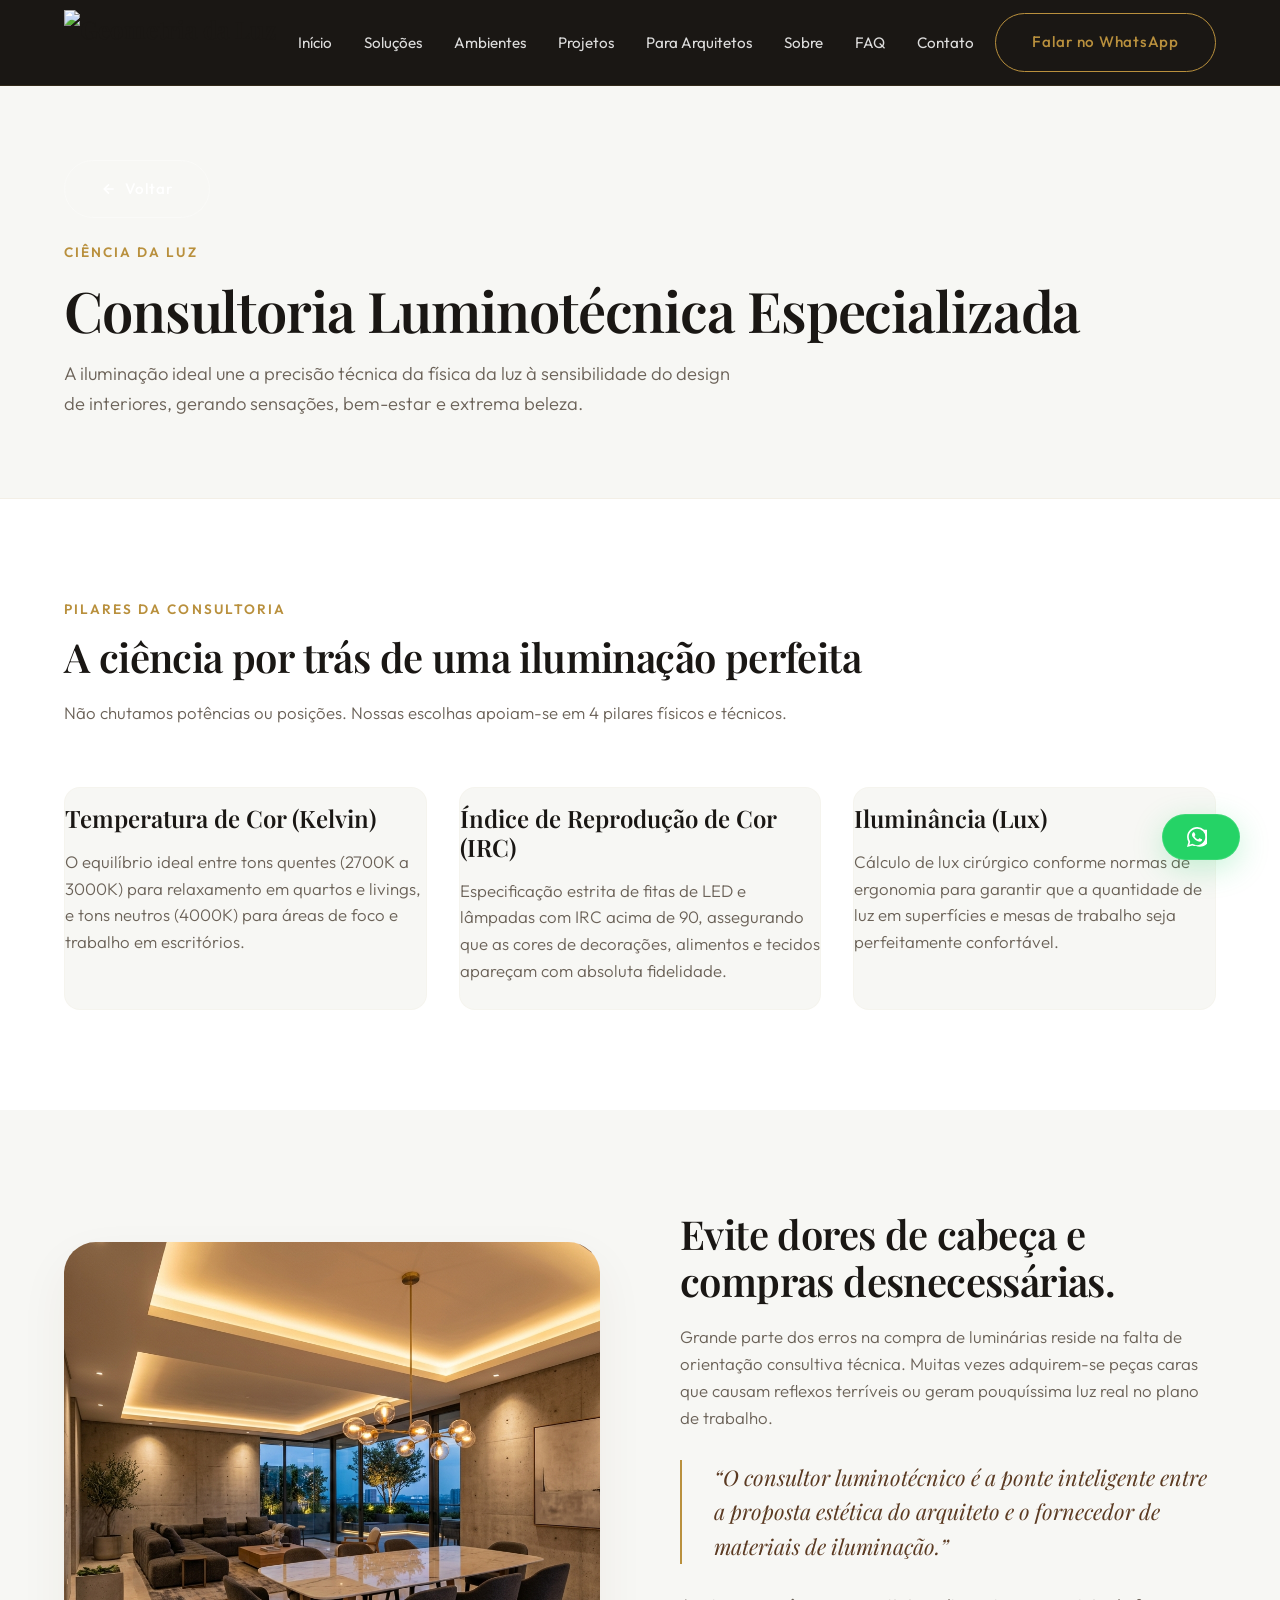
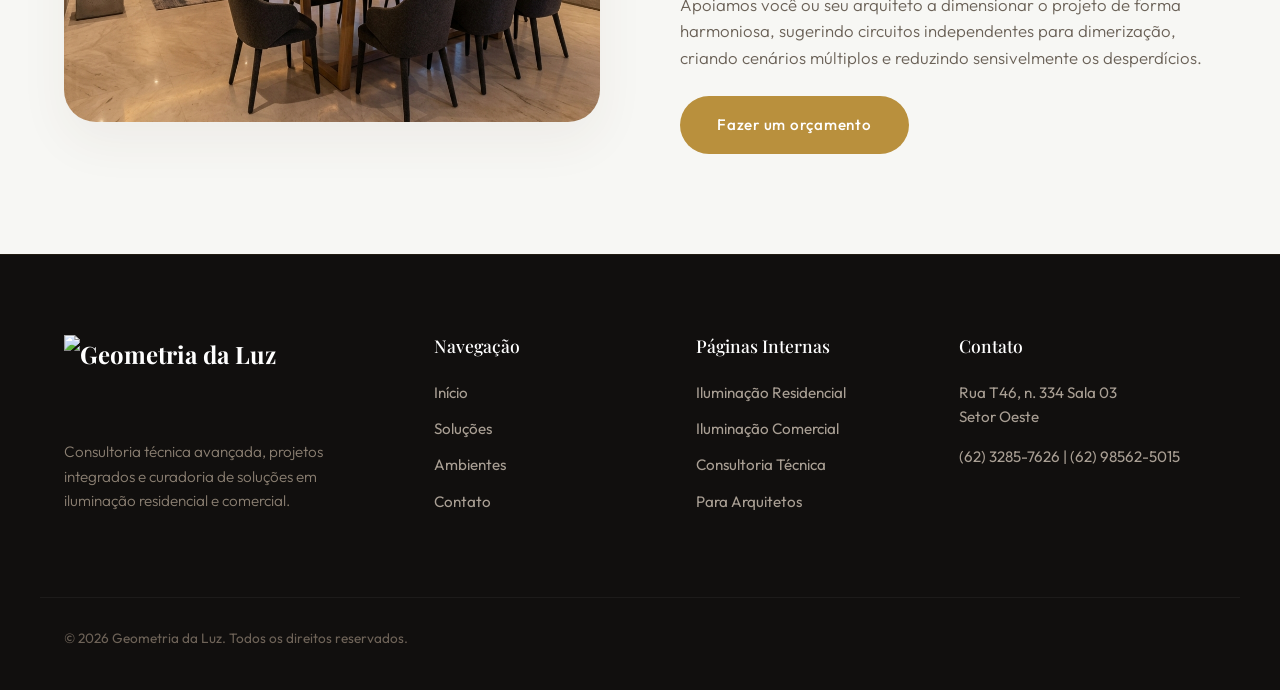
==== commit 664c7a3c: "Atualiza logotipo para imagem e aplica tema escuro premium no cabecalho" ====
--- a/consultoria-luminotecnica.html
+++ b/consultoria-luminotecnica.html
@@ -14,7 +14,7 @@
   <header>
     <div class="container">
       <a href="index.html" class="logo">
-        Geometria da Luz<span class="logo-dot">.</span>
+        <img src="https://i.ibb.co/r2jdXCFy/LOGO-GEOsf.webp" alt="Geometria da Luz" class="logo-img">
       </a>
       <nav aria-label="Navegação Principal">
         <ul class="nav-menu">
@@ -105,7 +105,7 @@
     <div class="container footer-grid">
       <div class="footer-col footer-about">
         <a href="index.html" class="logo" style="color: var(--bg-white); margin-bottom: 20px;">
-          Geometria da Luz<span class="logo-dot">.</span>
+          <img src="https://i.ibb.co/r2jdXCFy/LOGO-GEOsf.webp" alt="Geometria da Luz" class="logo-img">
         </a>
         <p>Consultoria técnica avançada, projetos integrados e curadoria de soluções em iluminação residencial e comercial.</p>
       </div>
--- a/css/style.css
+++ b/css/style.css
@@ -1,4 +1,4 @@
-﻿@import url('https://fonts.googleapis.com/css2?family=Outfit:wght@300;400;500;600;700&family=Playfair+Display:ital,wght@0,400;0,600;0,700;1,400&display=swap');
+@import url('https://fonts.googleapis.com/css2?family=Outfit:wght@300;400;500;600;700&family=Playfair+Display:ital,wght@0,400;0,600;0,700;1,400&display=swap');
 
 :root {
   /* Colors */
@@ -220,19 +220,19 @@
   -webkit-backdrop-filter: blur(20px);
   box-shadow: var(--shadow-glass);
   border-bottom: 1px solid rgba(185, 144, 61, 0.15);
-  padding: 12px 0;
+  padding: 0;
 }
 
 header .container {
   display: flex;
   justify-content: space-between;
   align-items: center;
-  padding: 20px 24px;
+  padding: 10px 24px;
   transition: var(--transition-smooth);
 }
 
 header.scrolled .container {
-  padding: 8px 24px;
+  padding: 6px 24px;
 }
 
 .logo {
@@ -2081,4 +2081,70 @@
     max-width: 100% !important;
     margin-left: 0 !important;
   }
+}
+
+/* Logo Image Premium Styles */
+.logo-img {
+  height: 65px;
+  width: auto;
+  object-fit: contain;
+  display: block;
+  transition: height 0.3s ease;
+}
+
+header.scrolled .logo-img {
+  height: 50px;
+}
+
+.footer-col .logo-img {
+  height: 85px;
+}
+
+/* Premium Dark Header Theme to Highlight the Logo */
+header {
+  background-color: #1A1714 !important; /* Solid dark charcoal to make the white/gold logo pop */
+  border-bottom: 1px solid rgba(185, 144, 61, 0.15) !important;
+}
+
+header.scrolled {
+  background-color: rgba(26, 23, 20, 0.95) !important;
+  padding: 0 !important;
+  backdrop-filter: blur(20px) !important;
+  -webkit-backdrop-filter: blur(20px) !important;
+  border-bottom: 1px solid rgba(185, 144, 61, 0.25) !important;
+  box-shadow: 0 10px 30px rgba(0, 0, 0, 0.3) !important;
+}
+
+/* Light Navigation Links for Dark Header */
+header .nav-link {
+  color: rgba(255, 255, 255, 0.85) !important;
+}
+
+header .nav-link:hover,
+header .nav-link.active {
+  color: var(--accent-gold) !important;
+}
+
+/* Header Action Button (WhatsApp) */
+header .btn-secondary {
+  color: var(--accent-gold) !important;
+  border-color: var(--accent-gold) !important;
+}
+
+header .btn-secondary:hover {
+  background-color: var(--accent-gold) !important;
+  color: #1A1714 !important;
+}
+
+/* Hamburger Icon for Mobile */
+header .hamburger span {
+  background-color: #FFFFFF !important;
+}
+
+/* Mobile Menu Drawer Theme Consistency */
+@media (max-width: 992px) {
+  header .nav-menu {
+    background-color: #1A1714 !important;
+    border-left: 1px solid rgba(185, 144, 61, 0.15) !important;
+  }
 }
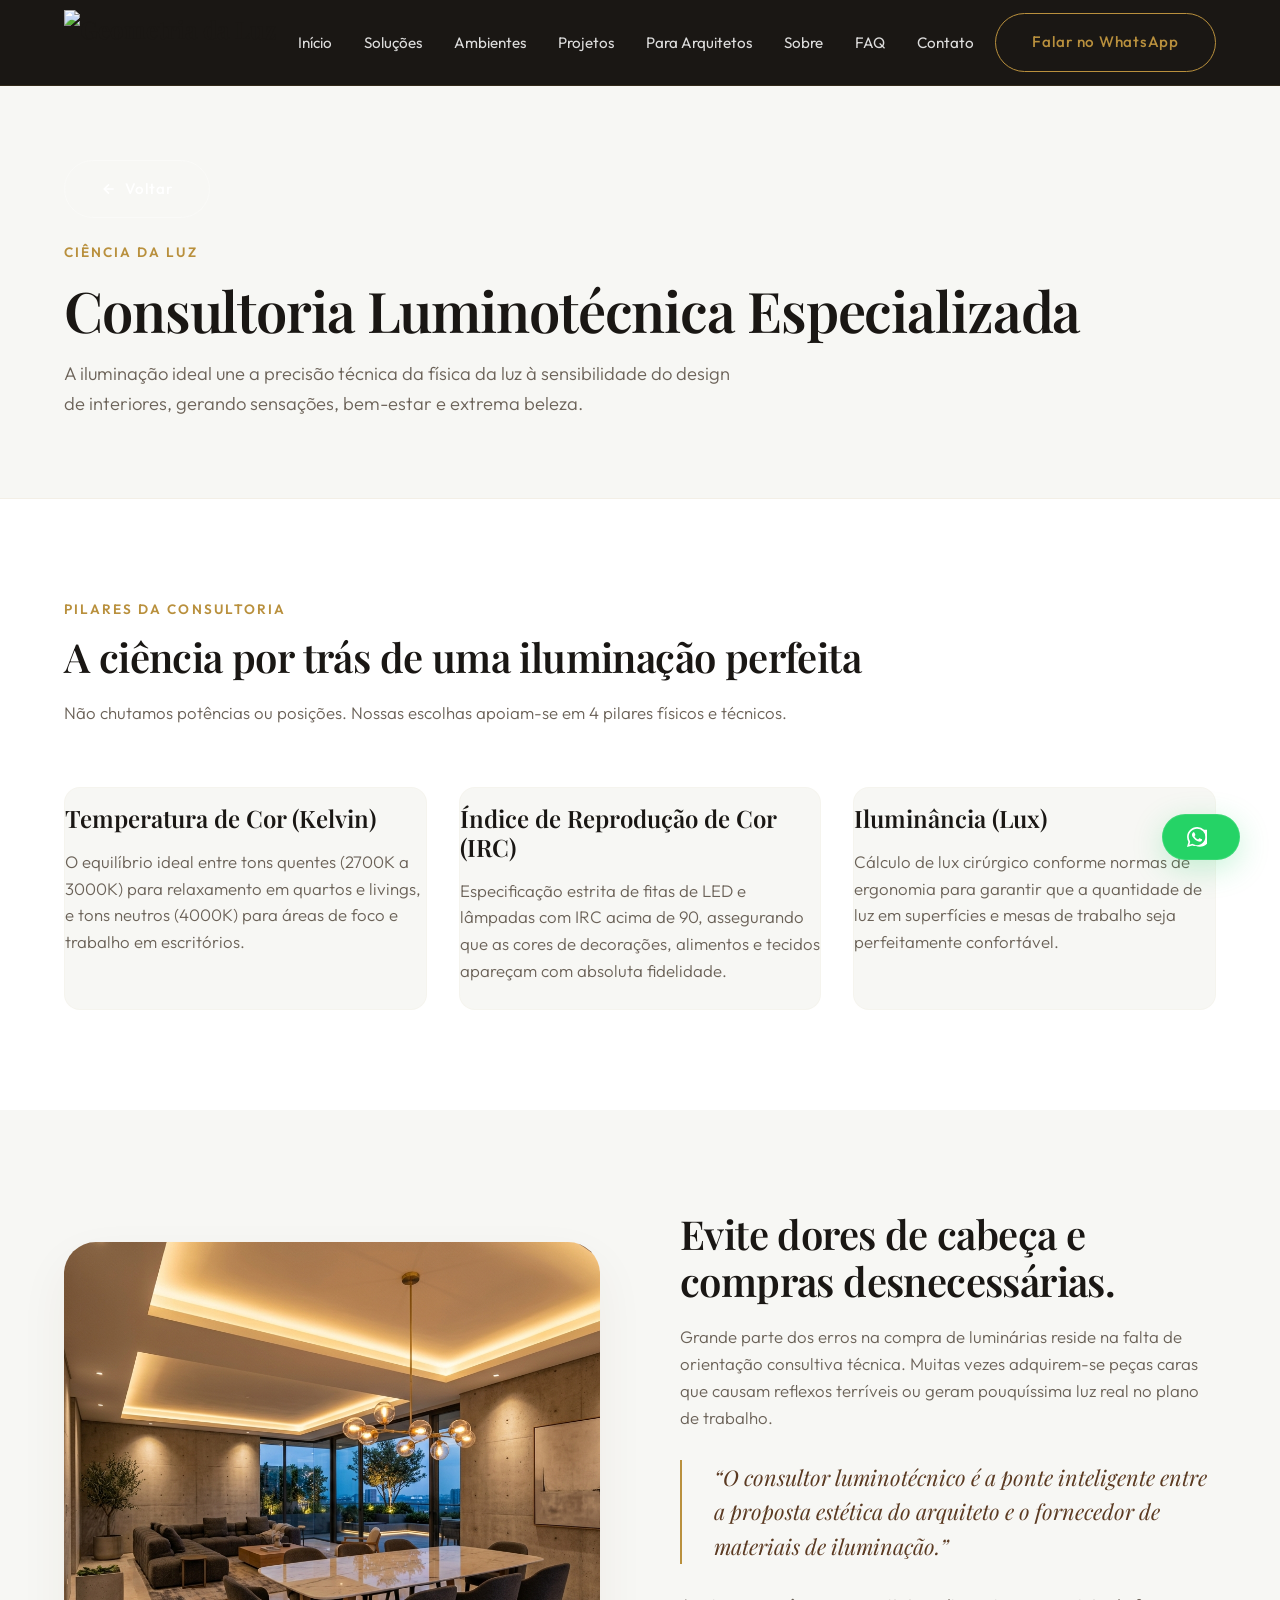
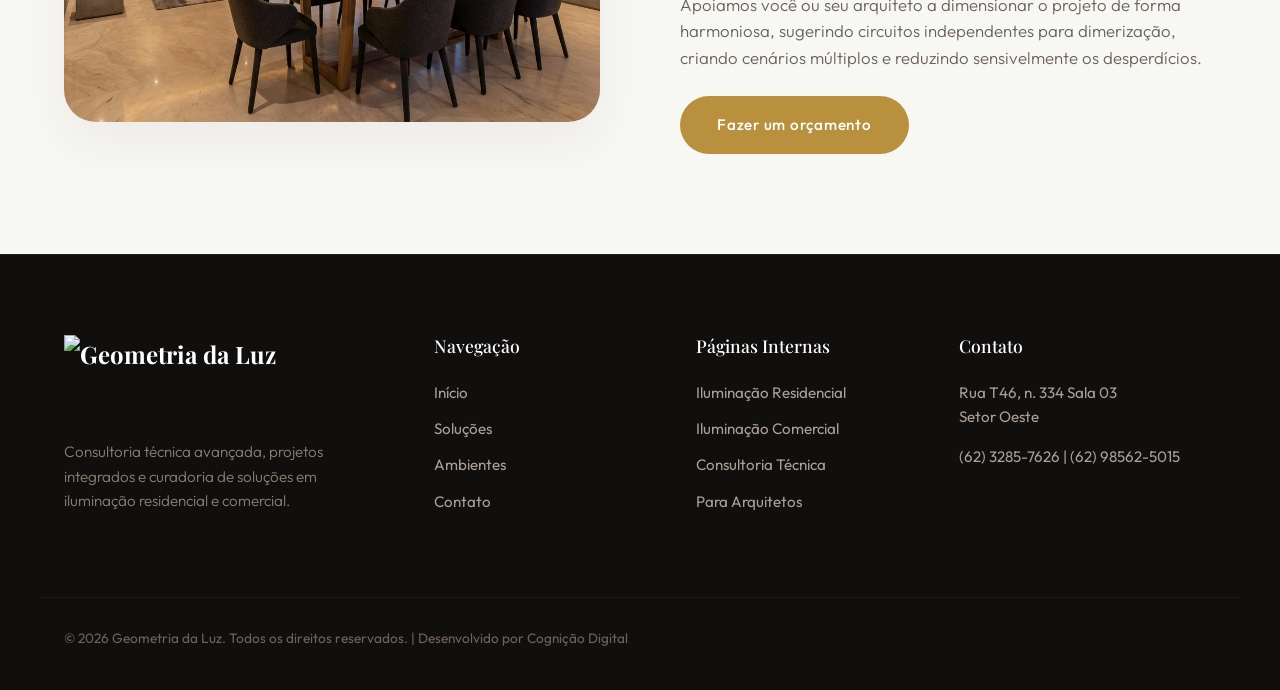
==== commit 77a5fb70: "Initial commit - Geometria da Luz site" ====
--- a/consultoria-luminotecnica.html
+++ b/consultoria-luminotecnica.html
@@ -139,7 +139,7 @@
       </div>
     </div>
     <div class="container footer-bottom">
-      <div class="copyright">&copy; 2026 Geometria da Luz. Todos os direitos reservados.</div>
+      <div class="copyright">&copy; 2026 Geometria da Luz. Todos os direitos reservados. | Desenvolvido por <a href="https://cognicaodigittal.com/" target="_blank" rel="noopener" style="color: inherit; text-decoration: none;">Cogni&ccedil;&atilde;o Digital</a></div>
     </div>
   </footer>
 
--- a/css/style.css
+++ b/css/style.css
@@ -1,4 +1,4 @@
-@import url('https://fonts.googleapis.com/css2?family=Outfit:wght@300;400;500;600;700&family=Playfair+Display:ital,wght@0,400;0,600;0,700;1,400&display=swap');
+﻿@import url('https://fonts.googleapis.com/css2?family=Outfit:wght@300;400;500;600;700&family=Playfair+Display:ital,wght@0,400;0,600;0,700;1,400&display=swap');
 
 :root {
   /* Colors */
@@ -514,7 +514,7 @@
 
 .pain-icon-box {
   width: 48px;
-  height: 48px;
+  height: 85px;
   background-color: rgba(185, 144, 61, 0.08);
   border-radius: 50%;
   display: flex;
@@ -1436,7 +1436,7 @@
 
 .info-card-icon {
   width: 48px;
-  height: 48px;
+  height: 85px;
   background-color: rgba(185, 144, 61, 0.08);
   border-radius: 50%;
   display: flex;
@@ -2100,6 +2100,7 @@
   height: 85px;
 }
 
+
 /* Premium Dark Header Theme to Highlight the Logo */
 header {
   background-color: #1A1714 !important; /* Solid dark charcoal to make the white/gold logo pop */
@@ -2108,7 +2109,7 @@
 
 header.scrolled {
   background-color: rgba(26, 23, 20, 0.95) !important;
-  padding: 0 !important;
+  padding: 0 !important; /* Semi-transparent with blur on scroll */
   backdrop-filter: blur(20px) !important;
   -webkit-backdrop-filter: blur(20px) !important;
   border-bottom: 1px solid rgba(185, 144, 61, 0.25) !important;
